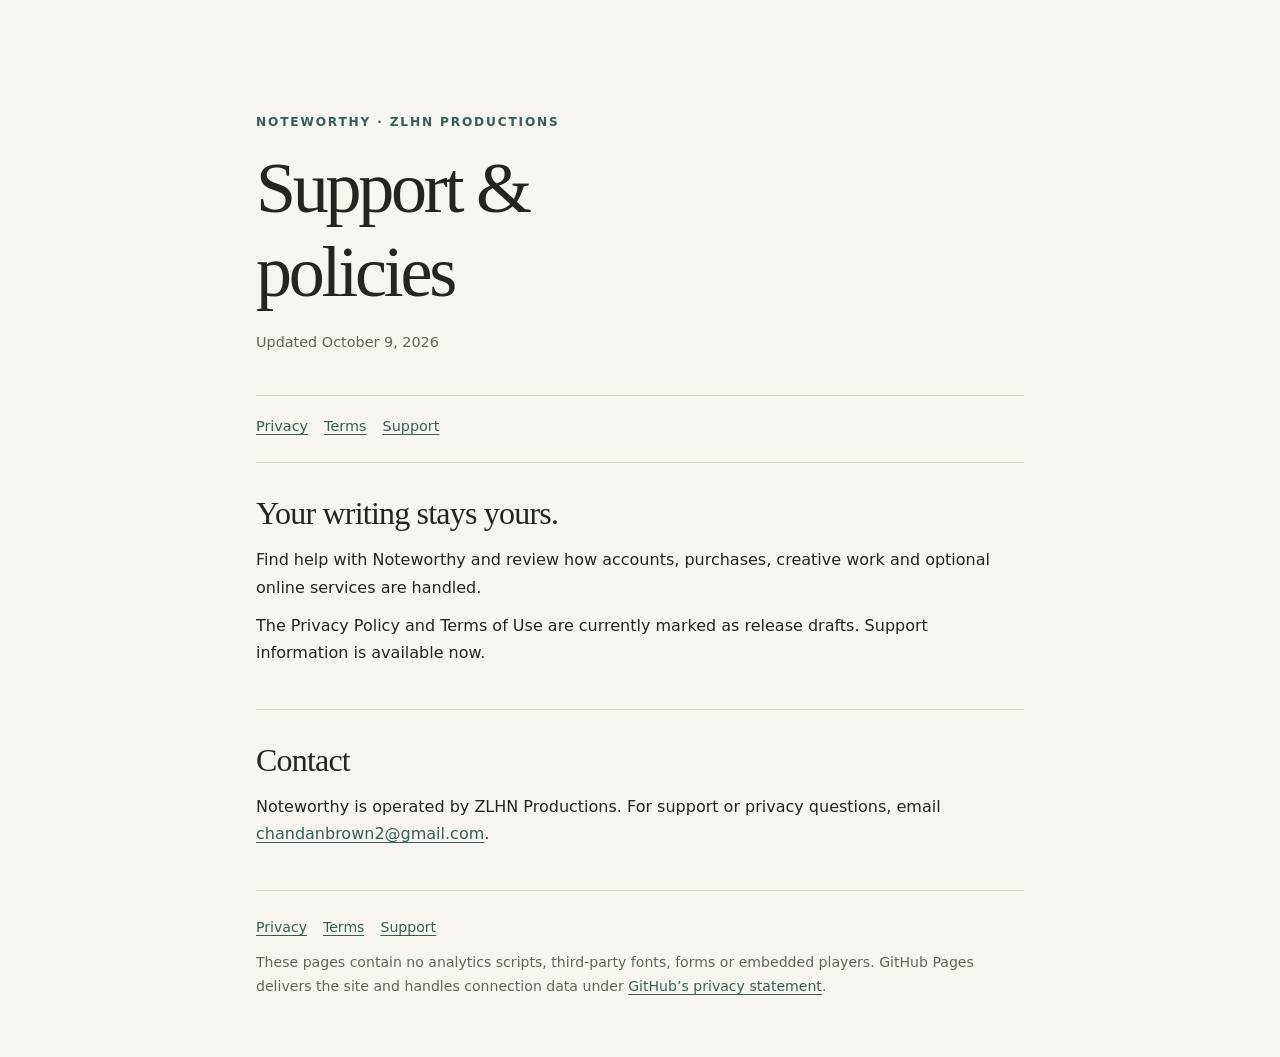
==== index.html @ 7e85e0d2 "Publish Noteworthy support and policy review pages" ====
<!doctype html>
<html lang="en"><head><meta charset="utf-8"><meta name="viewport" content="width=device-width, initial-scale=1"><meta name="color-scheme" content="light dark"><meta name="noteworthy-policy-status" content="published"><title>Support & policies — Noteworthy</title><link rel="stylesheet" href="styles.css"><link rel="canonical" href="https://chandanb.github.io/noteworthy-pages/"></head>
<body><a class="skip-link" href="#content">Skip to content</a><header><p class="eyebrow">Noteworthy · ZLHN Productions</p><h1>Support & policies</h1><p class="updated">Updated October 9, 2026</p></header><main id="content"><nav class="site-nav" aria-label="Site"><a href="https://chandanb.github.io/noteworthy-pages/privacy/">Privacy</a><a href="https://chandanb.github.io/noteworthy-pages/terms/">Terms</a><a href="https://chandanb.github.io/noteworthy-pages/support/">Support</a></nav><section><h2>Your writing stays yours.</h2><p>Find help with Noteworthy and review how accounts, purchases, creative work and optional online services are handled.</p><p>The Privacy Policy and Terms of Use are currently marked as release drafts. Support information is available now.</p></section><section><h2>Contact</h2><p>Noteworthy is operated by ZLHN Productions. For support or privacy questions, email <a href="mailto:chandanbrown2@gmail.com">chandanbrown2@gmail.com</a>.</p></section></main><footer><a href="https://chandanb.github.io/noteworthy-pages/privacy/">Privacy</a><a href="https://chandanb.github.io/noteworthy-pages/terms/">Terms</a><a href="https://chandanb.github.io/noteworthy-pages/support/">Support</a><p>These pages contain no analytics scripts, third-party fonts, forms or embedded players. GitHub Pages delivers the site and handles connection data under <a href="https://docs.github.com/en/site-policy/privacy-policies/github-general-privacy-statement">GitHub’s privacy statement</a>.</p></footer></body></html>
---- styles.css ----
:root {
      color-scheme: light dark;
      --paper: #f7f5ef;
      --ink: #24251f;
      --muted: #62645c;
      --accent: #365e57;
      --line: #d9d7cd;
      --focus: #a85f27;
    }
    @media (prefers-color-scheme: dark) {
      :root {
        --paper: #1e211f;
        --ink: #ecece4;
        --muted: #b9bdb4;
        --accent: #a8d1c2;
        --line: #414641;
        --focus: #edbd8a;
      }
    }
    * { box-sizing: border-box; }
    html { background: var(--paper); scroll-behavior: smooth; }
    body {
      margin: 0;
      color: var(--ink);
      background: var(--paper);
      font: 1rem/1.72 system-ui, -apple-system, BlinkMacSystemFont, "Segoe UI", sans-serif;
      text-rendering: optimizeLegibility;
    }
    a { color: var(--accent); text-underline-offset: .2em; }
    a:focus-visible { outline: 3px solid var(--focus); outline-offset: 4px; border-radius: 2px; }
    .skip-link {
      position: absolute; left: 1rem; top: -5rem; z-index: 1;
      padding: .65rem 1rem; color: var(--paper); background: var(--ink);
    }
    .skip-link:focus { top: 1rem; }
    header, main, footer { width: min(100% - 2.5rem, 48rem); margin-inline: auto; }
    header { padding: clamp(3.5rem, 10vw, 7rem) 0 2.5rem; }
    .eyebrow {
      margin: 0 0 .9rem; color: var(--accent); font-size: .76rem;
      font-weight: 700; letter-spacing: .15em; text-transform: uppercase;
    }
    h1, h2 { font-family: Georgia, "Times New Roman", serif; font-weight: 500; line-height: 1.16; }
    h1 { max-width: 13ch; margin: 0; font-size: clamp(2.7rem, 8vw, 4.5rem); letter-spacing: -.045em; }
    .intro { max-width: 39rem; margin: 1.5rem 0 0; color: var(--muted); font-size: 1.12rem; }
    .updated { margin: 1rem 0 0; color: var(--muted); font-size: .9rem; }
    nav { padding: 1.1rem 0 1.5rem; border-block: 1px solid var(--line); }
    nav p { margin: 0 0 .5rem; font-size: .82rem; font-weight: 700; }
    nav ul { display: flex; flex-wrap: wrap; gap: .4rem 1.2rem; margin: 0; padding: 0; list-style: none; }
    nav a { font-size: .9rem; }
    section { padding: 2rem 0; border-bottom: 1px solid var(--line); scroll-margin-top: 1rem; }
    h2 { margin: 0 0 .85rem; font-size: clamp(1.55rem, 5vw, 2rem); letter-spacing: -.025em; }
    p { margin: .65rem 0; }
    ul { padding-left: 1.3rem; }
    li { padding-left: .2rem; margin: .25rem 0; }
    .contact {
      margin: 1.2rem 0 0; padding: 1.1rem 1.25rem;
      border-left: 3px solid var(--accent); background: color-mix(in srgb, var(--accent) 8%, var(--paper));
    }
    footer { padding: 1.5rem 0 3rem; color: var(--muted); font-size: .88rem; }
    @media (max-width: 34rem) {
      header, main, footer { width: min(100% - 2rem, 48rem); }
      nav ul { display: grid; grid-template-columns: 1fr 1fr; }
    }
    @media print {
      :root { color-scheme: light; --paper: white; --ink: black; --muted: #444; --accent: #244a42; --line: #bbb; }
      nav, .skip-link { display: none; }
      header { padding-top: 1rem; }
      a { color: inherit; }
      section { break-inside: avoid; }
    }
    @media (prefers-reduced-motion: reduce) { html { scroll-behavior: auto; } }
  
.notice { border-left:3px solid var(--focus); padding:1rem; margin:1.5rem 0; }
.site-nav { display:flex; flex-wrap:wrap; gap:1rem; }

footer > a { display: inline-block; margin-right: 1rem; }
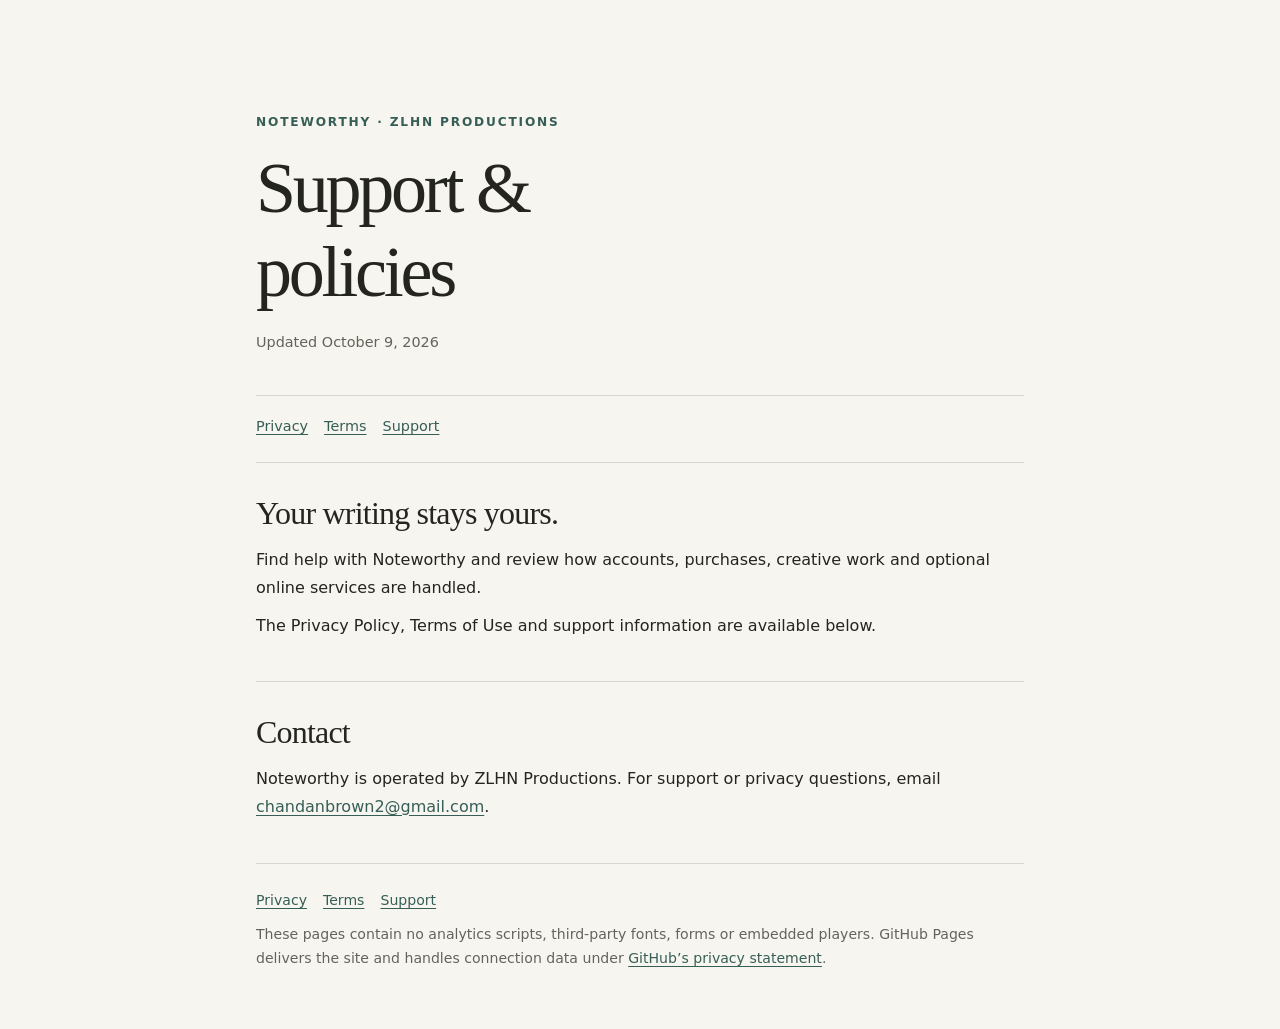
==== commit 11156abf: "Publish owner-approved policies effective October 9" ====
--- a/index.html
+++ b/index.html
@@ -1,3 +1,3 @@
 <!doctype html>
 <html lang="en"><head><meta charset="utf-8"><meta name="viewport" content="width=device-width, initial-scale=1"><meta name="color-scheme" content="light dark"><meta name="noteworthy-policy-status" content="published"><title>Support & policies — Noteworthy</title><link rel="stylesheet" href="styles.css"><link rel="canonical" href="https://chandanb.github.io/noteworthy-pages/"></head>
-<body><a class="skip-link" href="#content">Skip to content</a><header><p class="eyebrow">Noteworthy · ZLHN Productions</p><h1>Support & policies</h1><p class="updated">Updated October 9, 2026</p></header><main id="content"><nav class="site-nav" aria-label="Site"><a href="https://chandanb.github.io/noteworthy-pages/privacy/">Privacy</a><a href="https://chandanb.github.io/noteworthy-pages/terms/">Terms</a><a href="https://chandanb.github.io/noteworthy-pages/support/">Support</a></nav><section><h2>Your writing stays yours.</h2><p>Find help with Noteworthy and review how accounts, purchases, creative work and optional online services are handled.</p><p>The Privacy Policy and Terms of Use are currently marked as release drafts. Support information is available now.</p></section><section><h2>Contact</h2><p>Noteworthy is operated by ZLHN Productions. For support or privacy questions, email <a href="mailto:chandanbrown2@gmail.com">chandanbrown2@gmail.com</a>.</p></section></main><footer><a href="https://chandanb.github.io/noteworthy-pages/privacy/">Privacy</a><a href="https://chandanb.github.io/noteworthy-pages/terms/">Terms</a><a href="https://chandanb.github.io/noteworthy-pages/support/">Support</a><p>These pages contain no analytics scripts, third-party fonts, forms or embedded players. GitHub Pages delivers the site and handles connection data under <a href="https://docs.github.com/en/site-policy/privacy-policies/github-general-privacy-statement">GitHub’s privacy statement</a>.</p></footer></body></html>+<body><a class="skip-link" href="#content">Skip to content</a><header><p class="eyebrow">Noteworthy · ZLHN Productions</p><h1>Support & policies</h1><p class="updated">Updated October 9, 2026</p></header><main id="content"><nav class="site-nav" aria-label="Site"><a href="https://chandanb.github.io/noteworthy-pages/privacy/">Privacy</a><a href="https://chandanb.github.io/noteworthy-pages/terms/">Terms</a><a href="https://chandanb.github.io/noteworthy-pages/support/">Support</a></nav><section><h2>Your writing stays yours.</h2><p>Find help with Noteworthy and review how accounts, purchases, creative work and optional online services are handled.</p><p>The Privacy Policy, Terms of Use and support information are available below.</p></section><section><h2>Contact</h2><p>Noteworthy is operated by ZLHN Productions. For support or privacy questions, email <a href="mailto:chandanbrown2@gmail.com">chandanbrown2@gmail.com</a>.</p></section></main><footer><a href="https://chandanb.github.io/noteworthy-pages/privacy/">Privacy</a><a href="https://chandanb.github.io/noteworthy-pages/terms/">Terms</a><a href="https://chandanb.github.io/noteworthy-pages/support/">Support</a><p>These pages contain no analytics scripts, third-party fonts, forms or embedded players. GitHub Pages delivers the site and handles connection data under <a href="https://docs.github.com/en/site-policy/privacy-policies/github-general-privacy-statement">GitHub’s privacy statement</a>.</p></footer></body></html>
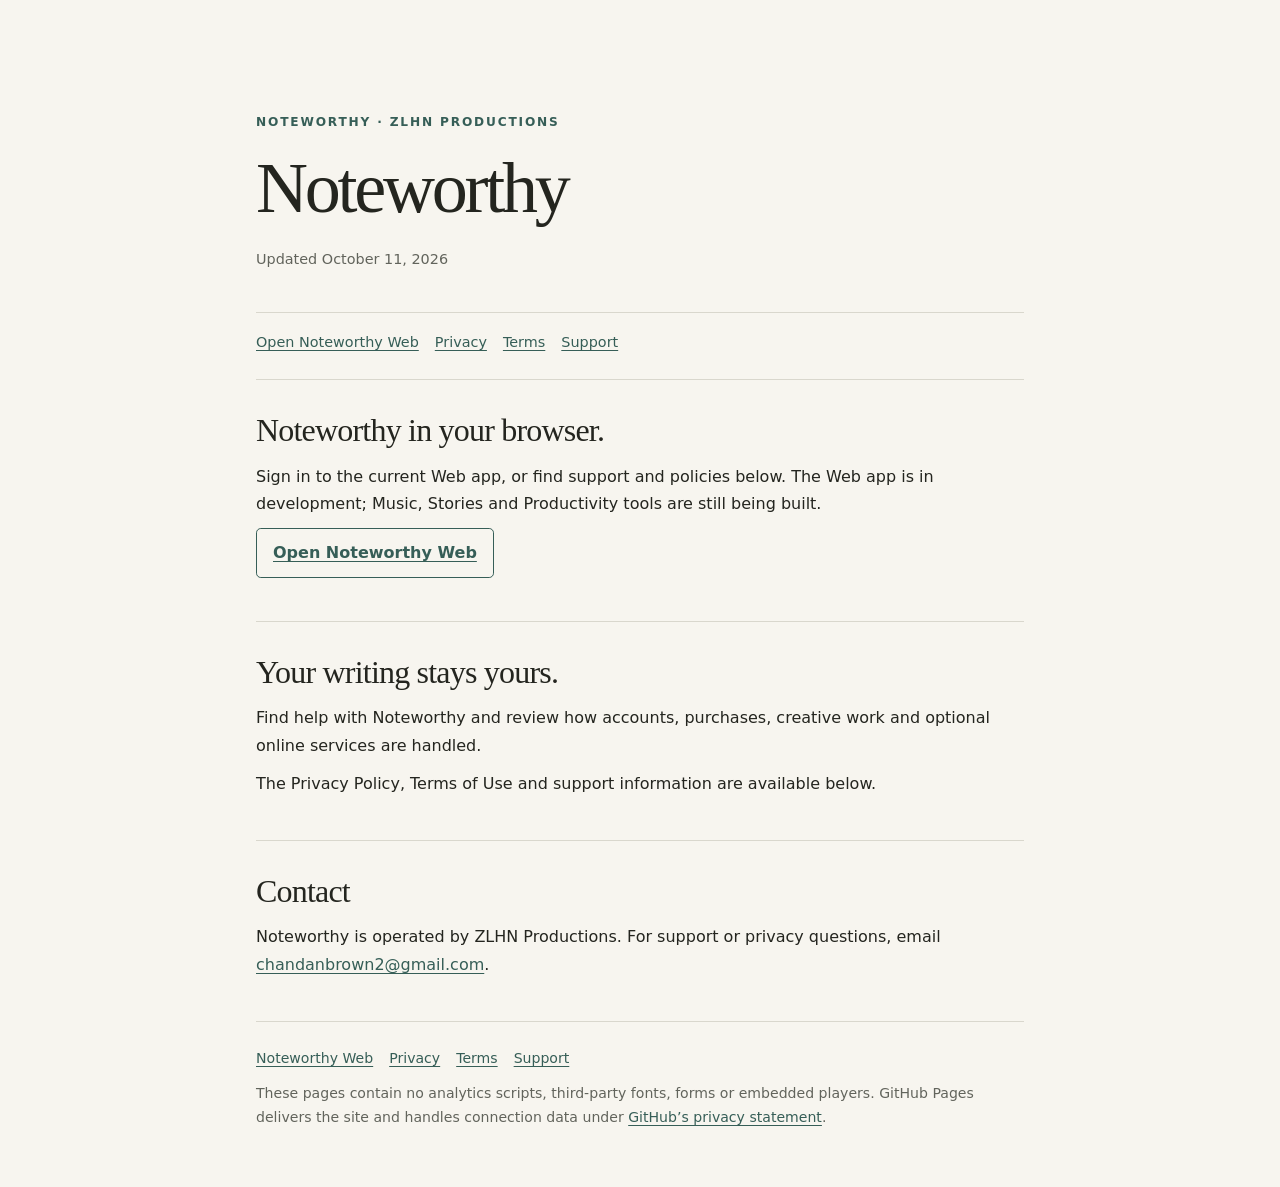
==== commit efc2f52e: "Combine Noteworthy Web with support and policy Pages" ====
--- a/index.html
+++ b/index.html
@@ -1,3 +1,3 @@
 <!doctype html>
-<html lang="en"><head><meta charset="utf-8"><meta name="viewport" content="width=device-width, initial-scale=1"><meta name="color-scheme" content="light dark"><meta name="noteworthy-policy-status" content="published"><title>Support & policies — Noteworthy</title><link rel="stylesheet" href="styles.css"><link rel="canonical" href="https://chandanb.github.io/noteworthy-pages/"></head>
-<body><a class="skip-link" href="#content">Skip to content</a><header><p class="eyebrow">Noteworthy · ZLHN Productions</p><h1>Support & policies</h1><p class="updated">Updated October 9, 2026</p></header><main id="content"><nav class="site-nav" aria-label="Site"><a href="https://chandanb.github.io/noteworthy-pages/privacy/">Privacy</a><a href="https://chandanb.github.io/noteworthy-pages/terms/">Terms</a><a href="https://chandanb.github.io/noteworthy-pages/support/">Support</a></nav><section><h2>Your writing stays yours.</h2><p>Find help with Noteworthy and review how accounts, purchases, creative work and optional online services are handled.</p><p>The Privacy Policy, Terms of Use and support information are available below.</p></section><section><h2>Contact</h2><p>Noteworthy is operated by ZLHN Productions. For support or privacy questions, email <a href="mailto:chandanbrown2@gmail.com">chandanbrown2@gmail.com</a>.</p></section></main><footer><a href="https://chandanb.github.io/noteworthy-pages/privacy/">Privacy</a><a href="https://chandanb.github.io/noteworthy-pages/terms/">Terms</a><a href="https://chandanb.github.io/noteworthy-pages/support/">Support</a><p>These pages contain no analytics scripts, third-party fonts, forms or embedded players. GitHub Pages delivers the site and handles connection data under <a href="https://docs.github.com/en/site-policy/privacy-policies/github-general-privacy-statement">GitHub’s privacy statement</a>.</p></footer></body></html>+<html lang="en"><head><meta charset="utf-8"><meta name="viewport" content="width=device-width, initial-scale=1"><meta name="color-scheme" content="light dark"><meta name="noteworthy-policy-status" content="published"><title>Noteworthy — Web, support & policies</title><link rel="stylesheet" href="styles.css"><link rel="canonical" href="https://chandanb.github.io/noteworthy-pages/"></head>
+<body><a class="skip-link" href="#content">Skip to content</a><header><p class="eyebrow">Noteworthy · ZLHN Productions</p><h1>Noteworthy</h1><p class="updated">Updated October 11, 2026</p></header><main id="content"><nav class="site-nav" aria-label="Site"><a href="https://chandanb.github.io/noteworthy-pages/web/">Open Noteworthy Web</a><a href="https://chandanb.github.io/noteworthy-pages/privacy/">Privacy</a><a href="https://chandanb.github.io/noteworthy-pages/terms/">Terms</a><a href="https://chandanb.github.io/noteworthy-pages/support/">Support</a></nav><section><h2>Noteworthy in your browser.</h2><p>Sign in to the current Web app, or find support and policies below. The Web app is in development; Music, Stories and Productivity tools are still being built.</p><p><a class="web-link" href="https://chandanb.github.io/noteworthy-pages/web/">Open Noteworthy Web</a></p></section><section><h2>Your writing stays yours.</h2><p>Find help with Noteworthy and review how accounts, purchases, creative work and optional online services are handled.</p><p>The Privacy Policy, Terms of Use and support information are available below.</p></section><section><h2>Contact</h2><p>Noteworthy is operated by ZLHN Productions. For support or privacy questions, email <a href="mailto:chandanbrown2@gmail.com">chandanbrown2@gmail.com</a>.</p></section></main><footer><a href="https://chandanb.github.io/noteworthy-pages/web/">Noteworthy Web</a><a href="https://chandanb.github.io/noteworthy-pages/privacy/">Privacy</a><a href="https://chandanb.github.io/noteworthy-pages/terms/">Terms</a><a href="https://chandanb.github.io/noteworthy-pages/support/">Support</a><p>These pages contain no analytics scripts, third-party fonts, forms or embedded players. GitHub Pages delivers the site and handles connection data under <a href="https://docs.github.com/en/site-policy/privacy-policies/github-general-privacy-statement">GitHub’s privacy statement</a>.</p></footer></body></html>
--- a/styles.css
+++ b/styles.css
@@ -75,3 +75,4 @@
 .site-nav { display:flex; flex-wrap:wrap; gap:1rem; }
 
 footer > a { display: inline-block; margin-right: 1rem; }
+.web-link { display: inline-block; padding: .65rem 1rem; border: 1px solid var(--accent); border-radius: .3rem; font-weight: 600; }
